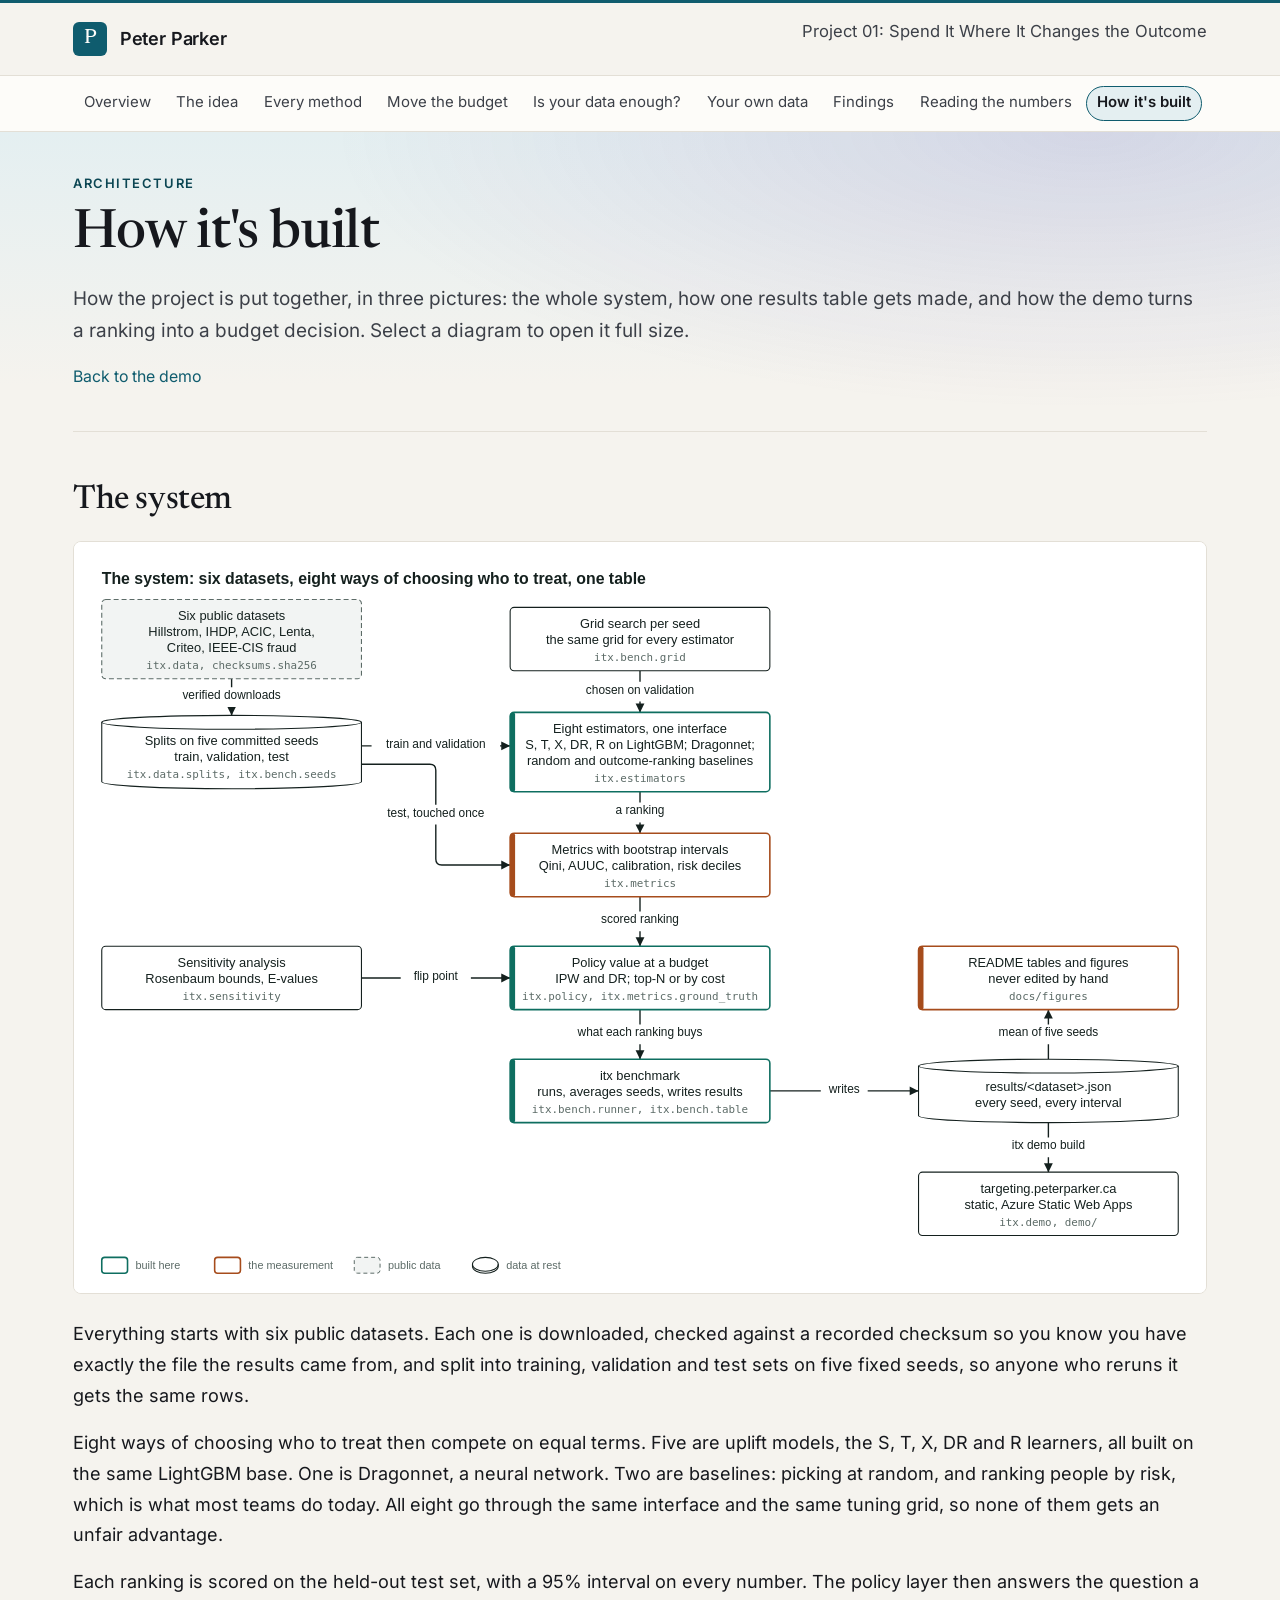
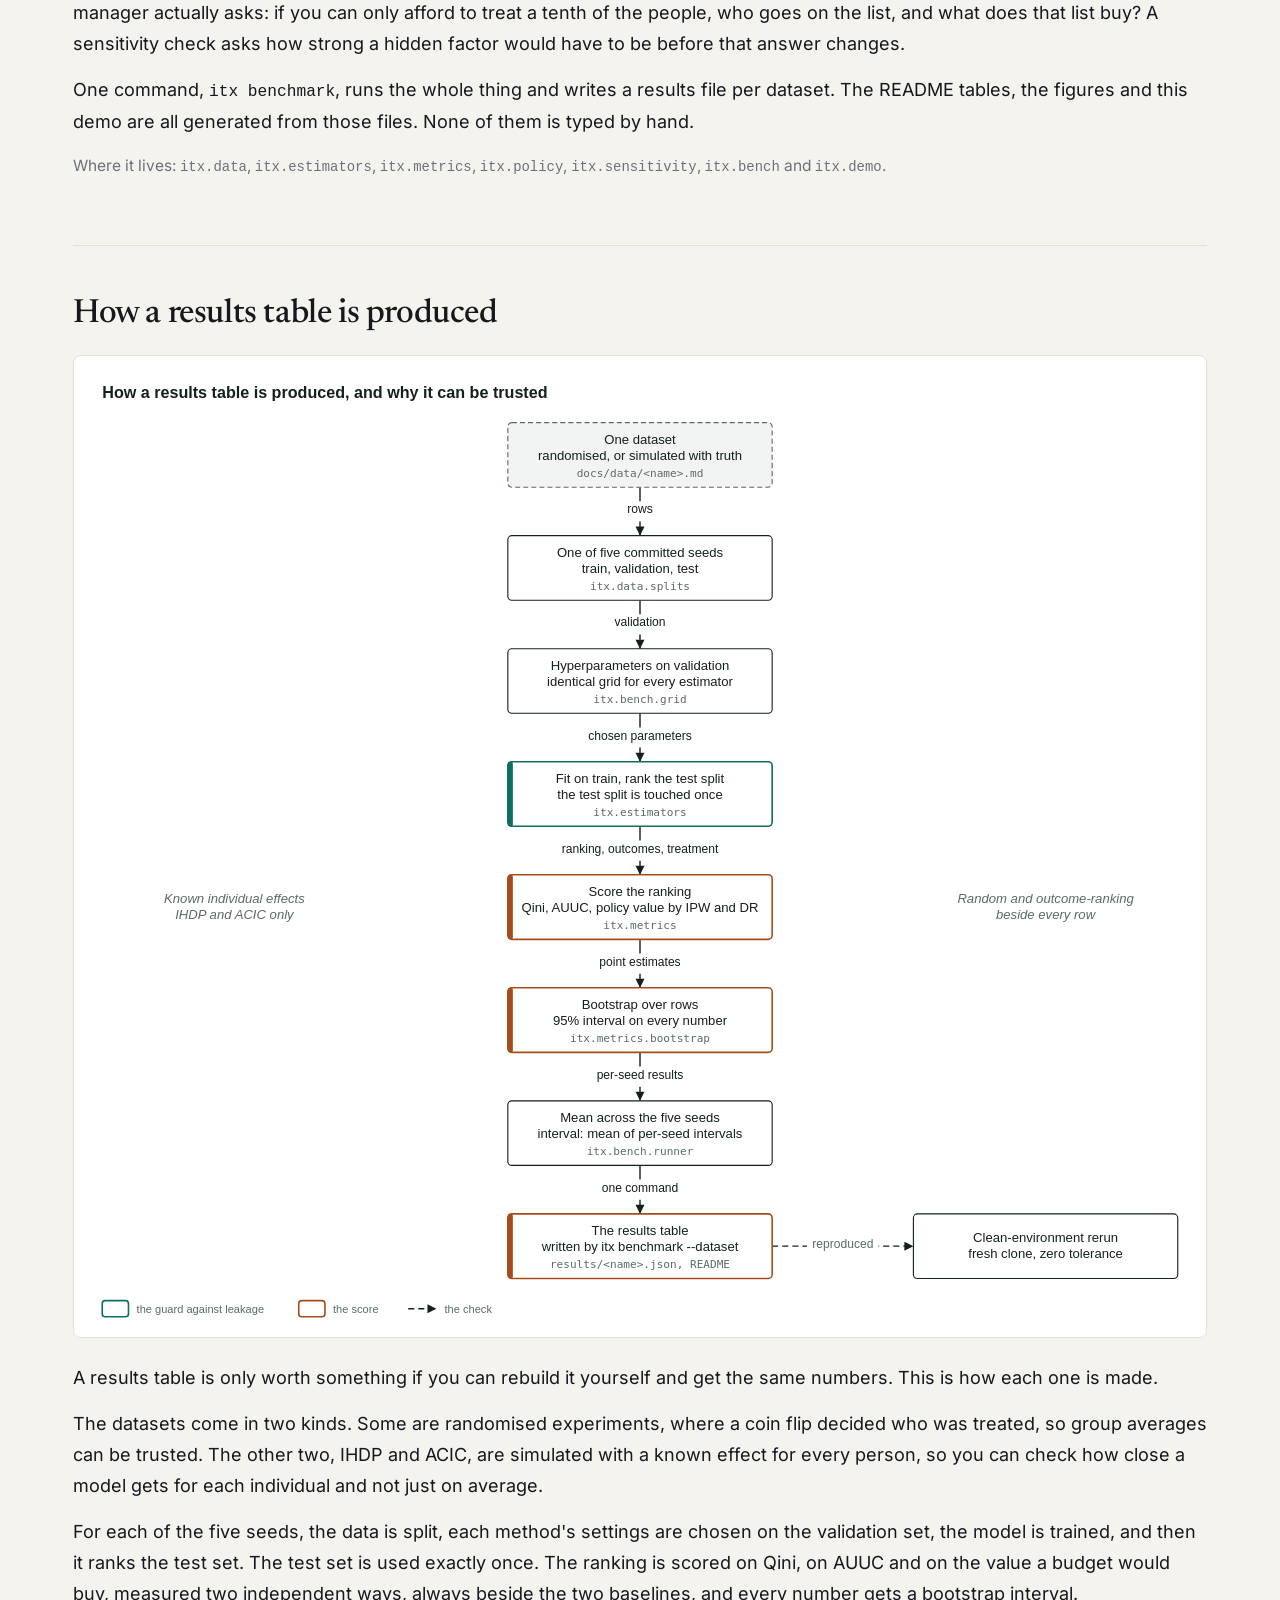
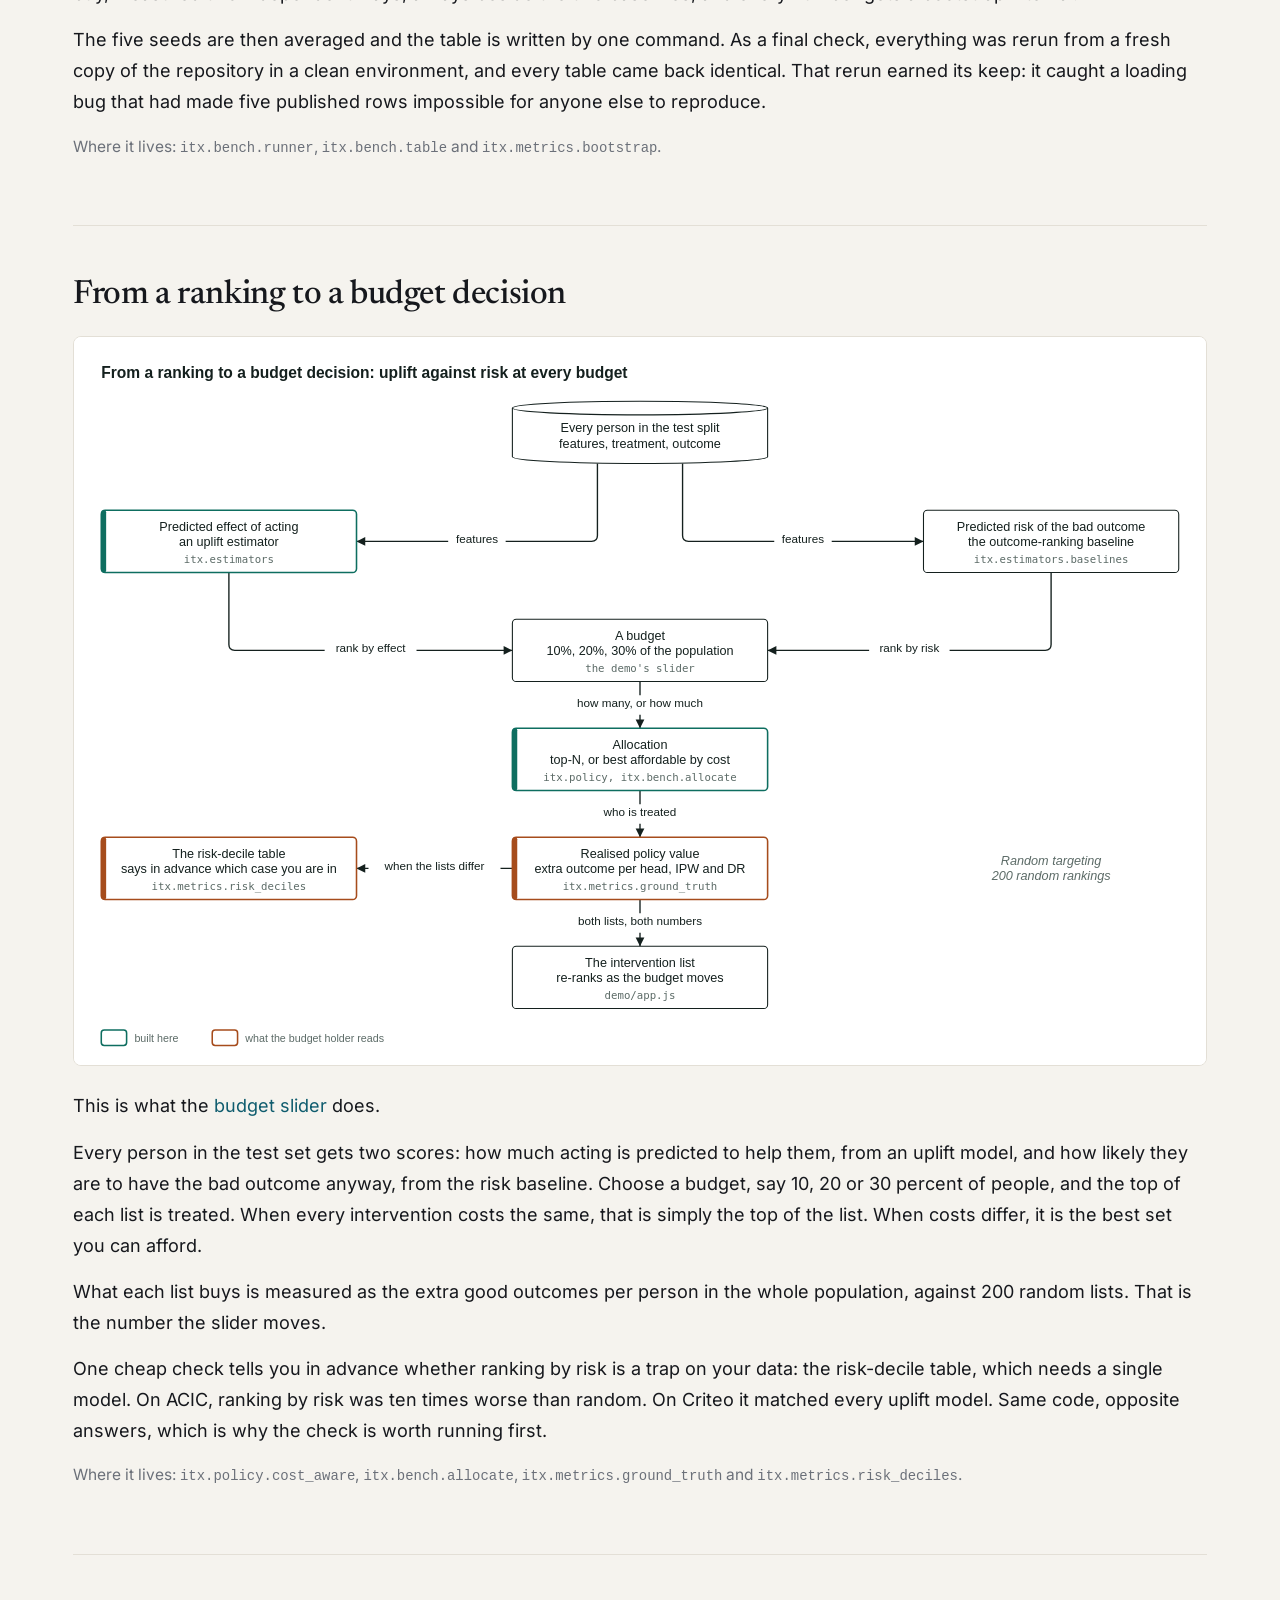
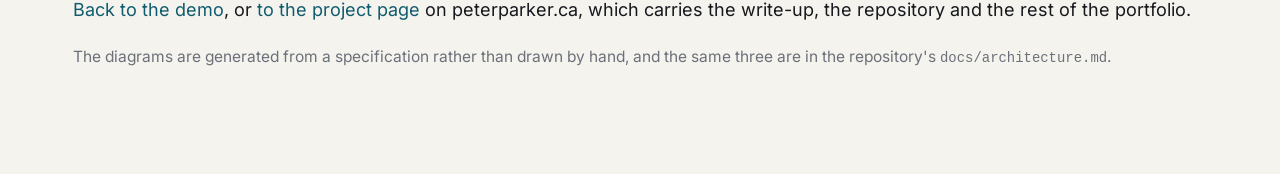
==== demo/architecture.html @ 7938fc73 "Architecture page on the demo: the three diagrams in plain language, reached from the menu and from " ====
<!doctype html>
<html lang="en">
<head>
<meta charset="utf-8">
<meta name="viewport" content="width=device-width, initial-scale=1">
<title>How it's built: Spend It Where It Changes the Outcome</title>
<meta name="description" content="How the uplift-modelling benchmark behind this demo is put together, in three diagrams: the whole system, how a results table is produced, and how a ranking becomes a budget decision.">
<link rel="stylesheet" href="style.css">
</head>
<body>
<header class="top">
  <div class="top-inner">
    <a class="brand" href="https://peterparker.ca"><span class="mono-mark" aria-hidden="true">P</span>Peter Parker</a>
    <p class="top-nav"><a href="https://peterparker.ca/projects/intervention-targeting/">Project 01: Spend It Where It Changes the Outcome</a></p>
  </div>
</header>
<nav class="tabs" aria-label="Pages and sections">
  <div class="tabs-inner">
    <a href="index.html#top">Overview</a>
    <a href="index.html#explainer">The idea</a>
    <a href="index.html#compare">Every method</a>
    <a href="index.html#slider">Move the budget</a>
    <a href="index.html#power">Is your data enough?</a>
    <a href="index.html#howto">Your own data</a>
    <a href="index.html#takeaways">Findings</a>
    <a href="index.html#method">Reading the numbers</a>
    <a href="architecture.html" aria-current="page">How it's built</a>
  </div>
</nav>
<main>

  <header class="hero" id="top">
    <p class="eyebrow">Architecture</p>
    <h1>How it's built</h1>
    <p class="lead">
      How the project is put together, in three pictures: the whole system, how one results
      table gets made, and how the demo turns a ranking into a budget decision. Select a diagram
      to open it full size.
    </p>
    <p class="hero-note"><a href="index.html">Back to the demo</a></p>
  </header>

  <section class="section" id="system">
    <h2>The system</h2>
    <figure class="arch-figure">
      <a href="architecture/system.svg"><img src="architecture/system.svg" width="1142" height="758" alt="Six public datasets are loaded with checksums and split on committed seeds; five meta-learners, Dragonnet and two baselines rank people through one interface; the metrics score every ranking with bootstrap intervals, the policy layer turns a ranking into an allocation, the sensitivity analysis says how much hidden confounding would flip it, and the benchmark runner writes the results and the demo."></a>
    </figure>
    <div class="prose">
      <p>
        Everything starts with six public datasets. Each one is downloaded, checked against a
        recorded checksum so you know you have exactly the file the results came from, and split
        into training, validation and test sets on five fixed seeds, so anyone who reruns it gets
        the same rows.
      </p>
      <p>
        Eight ways of choosing who to treat then compete on equal terms. Five are uplift models,
        the S, T, X, DR and R learners, all built on the same LightGBM base. One is Dragonnet, a
        neural network. Two are baselines: picking at random, and ranking people by risk, which is
        what most teams do today. All eight go through the same interface and the same tuning
        grid, so none of them gets an unfair advantage.
      </p>
      <p>
        Each ranking is scored on the held-out test set, with a 95% interval on every number. The
        policy layer then answers the question a manager actually asks: if you can only afford to
        treat a tenth of the people, who goes on the list, and what does that list buy? A
        sensitivity check asks how strong a hidden factor would have to be before that answer
        changes.
      </p>
      <p>
        One command, <code>itx benchmark</code>, runs the whole thing and writes a results file
        per dataset. The README tables, the figures and this demo are all generated from those
        files. None of them is typed by hand.
      </p>
      <p class="note">
        Where it lives: <code>itx.data</code>, <code>itx.estimators</code>,
        <code>itx.metrics</code>, <code>itx.policy</code>, <code>itx.sensitivity</code>,
        <code>itx.bench</code> and <code>itx.demo</code>.
      </p>
    </div>
  </section>

  <section class="section" id="measurement">
    <h2>How a results table is produced</h2>
    <figure class="arch-figure">
      <a href="architecture/measurement.svg"><img src="architecture/measurement.svg" width="1122" height="972" alt="For each dataset and each of five committed seeds the data is split, hyperparameters are chosen on the validation split from one grid, the estimator is fitted on train and scored once on test with bootstrap intervals, the seeds are averaged, and the table is written by one command; a clean-environment rerun reproduces every table at zero tolerance."></a>
    </figure>
    <div class="prose">
      <p>
        A results table is only worth something if you can rebuild it yourself and get the same
        numbers. This is how each one is made.
      </p>
      <p>
        The datasets come in two kinds. Some are randomised experiments, where a coin flip decided
        who was treated, so group averages can be trusted. The other two, IHDP and ACIC, are
        simulated with a known effect for every person, so you can check how close a model gets
        for each individual and not just on average.
      </p>
      <p>
        For each of the five seeds, the data is split, each method's settings are chosen on the
        validation set, the model is trained, and then it ranks the test set. The test set is used
        exactly once. The ranking is scored on Qini, on AUUC and on the value a budget would buy,
        measured two independent ways, always beside the two baselines, and every number gets a
        bootstrap interval.
      </p>
      <p>
        The five seeds are then averaged and the table is written by one command. As a final
        check, everything was rerun from a fresh copy of the repository in a clean environment,
        and every table came back identical. That rerun earned its keep: it caught a loading bug
        that had made five published rows impossible for anyone else to reproduce.
      </p>
      <p class="note">
        Where it lives: <code>itx.bench.runner</code>, <code>itx.bench.table</code> and
        <code>itx.metrics.bootstrap</code>.
      </p>
    </div>
  </section>

  <section class="section" id="decision">
    <h2>From a ranking to a budget decision</h2>
    <figure class="arch-figure">
      <a href="architecture/decision.svg"><img src="architecture/decision.svg" width="1162" height="748" alt="Each person gets a predicted effect and a predicted risk; at a chosen budget the top of each ranking is treated, by count or by cost, and the realised policy value says what each list buys, against random targeting; the risk-decile table says in advance when ranking by risk is the trap and when it is not."></a>
    </figure>
    <div class="prose">
      <p>
        This is what the <a href="index.html#slider">budget slider</a> does.
      </p>
      <p>
        Every person in the test set gets two scores: how much acting is predicted to help them,
        from an uplift model, and how likely they are to have the bad outcome anyway, from the
        risk baseline. Choose a budget, say 10, 20 or 30 percent of people, and the top of each
        list is treated. When every intervention costs the same, that is simply the top of the
        list. When costs differ, it is the best set you can afford.
      </p>
      <p>
        What each list buys is measured as the extra good outcomes per person in the whole
        population, against 200 random lists. That is the number the slider moves.
      </p>
      <p>
        One cheap check tells you in advance whether ranking by risk is a trap on your data: the
        risk-decile table, which needs a single model. On ACIC, ranking by risk was ten times
        worse than random. On Criteo it matched every uplift model. Same code, opposite answers,
        which is why the check is worth running first.
      </p>
      <p class="note">
        Where it lives: <code>itx.policy.cost_aware</code>, <code>itx.bench.allocate</code>,
        <code>itx.metrics.ground_truth</code> and <code>itx.metrics.risk_deciles</code>.
      </p>
    </div>
  </section>

  <footer>
    <p class="footer-back">
      <a href="index.html">Back to the demo</a>, or
      <a href="https://peterparker.ca/projects/intervention-targeting/">to the project page</a>
      on peterparker.ca, which carries the write-up, the repository and the rest of the
      portfolio.
    </p>
    <p class="note">
      The diagrams are generated from a specification rather than drawn by hand, and the same
      three are in the repository's <code>docs/architecture.md</code>.
    </p>
  </footer>
</main>
</body>
</html>
---- demo/style.css ----
/* One stylesheet, no framework, no build step. The page is a static file a stranger can read,
   and its stylesheet should be too.

   The palette, the type and the 3px rule over the page are peterparker.ca's, because this page
   is part of that site even though a separate host serves it. The two fonts are copied into
   this folder rather than linked from there: the page makes no off-origin request, and a font
   is a request. Both are SIL Open Font License; fonts/LICENSE.txt says where they came from.

   The shapes are project 03's (the AI Release Gate dashboard): pill tabs under the bar, a wash
   of colour behind the hero, figure tiles with a coloured rule across the top, numbered steps
   and a row of chips, so the portfolio's public pages read as one family. */

@font-face {
  font-family: "Newsreader";
  font-style: normal;
  font-weight: 200 800;
  font-display: swap;
  src: url(fonts/newsreader-latin.woff2) format("woff2");
}

@font-face {
  font-family: "Inter";
  font-style: normal;
  font-weight: 400 600;
  font-display: swap;
  src: url(fonts/inter-latin.woff2) format("woff2");
}

:root {
  color-scheme: light dark;
  --paper: #f5f3ee;
  --paper-soft: #fdfcf9;
  --ink: #16181d;
  --ink-soft: #3c4048;
  --ink-faint: #6b7079;
  --line: #e3dfd6;
  --line-2: #cfc9bd;
  --line-soft: #eeebe4;
  --accent: #0f5c6e;
  --accent-ink: #0b4653;
  --accent-soft: #e4eff1;
  --warn: #c0392b;
  --good: #1e7a4c;
  --sim: #6d3f9e;
  --serif: "Newsreader", Georgia, "Times New Roman", serif;
  --sans: "Inter", ui-sans-serif, system-ui, -apple-system, "Segoe UI", Roboto, sans-serif;
  --mono: ui-monospace, "Cascadia Mono", Consolas, "SF Mono", Menlo, monospace;
  --radius: 10px;
  --shadow: 0 6px 24px -18px rgba(0, 0, 0, 0.35);
  /* One width for everything on the page. Prose used to stop short of the cards and charts
     beside it, which reads as a mistake rather than as a measure, so the column itself is
     the measure: 46rem, what peterparker.ca gives the body of a project page. */
  --column: 66rem;
  --measure: 100%;
}

@media (prefers-color-scheme: dark) {
  :root {
    --paper: #0e1013;
    --paper-soft: #15181d;
    --ink: #ece9e2;
    --ink-soft: #c9c6bf;
    --ink-faint: #969ba5;
    --line: #262a31;
    --line-2: #363b44;
    --line-soft: #1c2026;
    --accent: #7cc7d6;
    --accent-ink: #a9dde7;
    --accent-soft: #14262b;
    --warn: #f0736a;
    --good: #58c286;
    --sim: #b191e0;
    --shadow: 0 6px 24px -14px rgba(0, 0, 0, 0.6);
  }
}

* { box-sizing: border-box; }

html { font-size: 18px; scroll-behavior: smooth; -webkit-text-size-adjust: 100%; }

body {
  overflow-x: clip;
  margin: 0;
  background: var(--paper);
  color: var(--ink);
  font-family: var(--sans);
  font-size: 1rem;
  line-height: 1.72;
  border-top: 3px solid var(--accent);
  font-feature-settings: "cv11", "ss01";
}

main {
  max-width: var(--column);
  margin: 0 auto;
  padding: 0 1.5rem 5rem;
}

/* ---------------------------------------------------------------- the way back */

/* The page lives on a subdomain of peterparker.ca and is usually reached by a link from
   somewhere else, so it says whose it is and how to get back. Same bar, same mark, same
   proportions as the site's own. */
.top {
  border-bottom: 1px solid var(--line);
  background: var(--paper);
}

.top-inner {
  max-width: var(--column);
  margin: 0 auto;
  padding: 0 1.5rem;
  height: 4rem;
  display: flex;
  align-items: center;
  justify-content: space-between;
  gap: 1rem;
}

.brand {
  display: inline-flex;
  align-items: center;
  gap: 0.7rem;
  color: var(--ink);
  font-weight: 600;
  letter-spacing: -0.01em;
}

.brand:hover { text-decoration: none; color: var(--accent-ink); }

.mono-mark {
  width: 1.9rem;
  height: 1.9rem;
  border-radius: 6px;
  background: var(--accent);
  color: #fdfcf9;
  font-family: var(--serif);
  font-weight: 500;
  font-size: 1.15rem;
  display: inline-flex;
  align-items: center;
  justify-content: center;
}

@media (prefers-color-scheme: dark) { .mono-mark { color: #0e1013; } }

.top-nav { font-size: 0.92rem; color: var(--ink-soft); text-align: right; }
.top-nav a { color: var(--ink-soft); }
.top-nav a:hover { color: var(--accent-ink); }

/* The sections of this one page, as pills. app.js moves aria-current as the reader scrolls. */
.tabs { border-bottom: 1px solid var(--line); background: var(--paper-soft); }

.tabs-inner {
  max-width: var(--column);
  margin: 0 auto;
  padding: 0.55rem 1.5rem;
  display: flex;
  flex-wrap: wrap;
  gap: 0.2rem;
}

/* Nine pills, the last one a second page, sized to fit one row at the column's width. */
.tabs a {
  font-size: 0.83rem;
  padding: 0.2rem 0.55rem;
  border-radius: 999px;
  border: 1px solid transparent;
  color: var(--ink-soft);
}

.tabs a:hover { text-decoration: none; border-color: var(--line-2); color: var(--accent-ink); }

.tabs a[aria-current] {
  border-color: var(--accent);
  background: var(--accent-soft);
  color: var(--ink);
  font-weight: 600;
}

h1, h2, h3 {
  font-family: var(--serif);
  font-weight: 500;
  letter-spacing: -0.012em;
}

h1 { font-size: clamp(2.1rem, 4.6vw, 3rem); line-height: 1.1; margin: 0 0 1rem; }
h2 { font-size: clamp(1.55rem, 2.6vw, 2rem); line-height: 1.2; margin: 0 0 0.7rem; }
h3 { font-size: 1.2rem; line-height: 1.25; margin: 0 0 0.45rem; }
p { margin: 0 0 0.85rem; max-width: var(--measure); }

a { color: var(--accent); text-decoration: none; text-underline-offset: 0.15em; }
a:hover, a:focus-visible { text-decoration: underline; }
:focus-visible { outline: 2px solid var(--accent); outline-offset: 2px; }

code { font-family: var(--mono); font-size: 0.9em; }

/* ---------------------------------------------------------------- hero */

.hero {
  position: relative;
  padding: 2.25rem 0;
  border-bottom: 1px solid var(--line);
}

/* A wash of the accent behind the first screen, full width, fading into the page: the one place
   colour is used for its own sake. */
.hero::before {
  content: "";
  position: absolute;
  z-index: -1;
  top: 0;
  bottom: 0;
  left: 50%;
  width: 100vw;
  margin-left: -50vw;
  background:
    radial-gradient(60rem 22rem at 85% 0%, color-mix(in srgb, var(--sim) 14%, transparent), transparent 70%),
    linear-gradient(180deg, var(--accent-soft), var(--paper) 85%);
}

.hero h1 .hl { color: var(--accent); }
.hero .eyebrow { color: var(--accent-ink); }

.eyebrow {
  text-transform: uppercase;
  letter-spacing: 0.12em;
  font-size: 0.72rem;
  font-weight: 600;
  color: var(--ink-faint);
  margin: 0 0 0.6rem;
}

.lead {
  font-size: 1.05rem;
  color: var(--ink-soft);
  max-width: var(--measure);
}

.hero-points {
  display: grid;
  grid-template-columns: repeat(auto-fit, minmax(11rem, 1fr));
  gap: 0.9rem;
  margin: 1.75rem 0 1.1rem;
}

/* A figure tile: a 3px rule across the top in the tile's tone, and the figure in the same tone.
   Accent by default. Green is reserved for a method that beats the floor and red for one that
   does not, so the floor itself gets neither. The tile and the stats under the budget slider
   are the same shape. */
.point, .stat {
  background: var(--paper-soft);
  border: 1px solid var(--line);
  border-top: 3px solid var(--accent);
  border-radius: var(--radius);
  padding: 1rem 1.1rem;
  box-shadow: var(--shadow);
  min-width: 0;
}

.point.up, .stat.up { border-top-color: var(--good); }
.point.down, .stat.down { border-top-color: var(--warn); }

.point-figure {
  display: block;
  font-family: var(--serif);
  font-size: 1.9rem;
  font-weight: 500;
  font-variant-numeric: tabular-nums;
  letter-spacing: -0.02em;
  line-height: 1.15;
  color: var(--accent-ink);
}

.point.up .point-figure { color: var(--good); }
.point.down .point-figure { color: var(--warn); }

/* The unit, not the label, is what makes the number mean anything. It sits directly under
   the figure, above the rule, so the two read as one phrase. */
.point-unit {
  display: block;
  margin-top: 0.2rem;
  font-size: 0.84rem;
  font-weight: 600;
  color: var(--ink-soft);
  line-height: 1.35;
}

.point-label {
  display: block;
  margin-top: 0.4rem;
  padding-top: 0.4rem;
  border-top: 1px solid var(--line);
  font-size: 0.82rem;
  color: var(--ink-faint);
  line-height: 1.45;
}

.hero-note { font-size: 0.88rem; color: var(--ink-faint); margin: 0; max-width: var(--measure); }

/* ---------------------------------------------------------------- sections */

.section { padding: 2.75rem 0; border-bottom: 1px solid var(--line); }
.section-lead { color: var(--ink-soft); max-width: var(--measure); }
.note { font-size: 0.86rem; color: var(--ink-faint); max-width: var(--measure); }

.inline-key {
  display: inline-block;
  width: 22px;
  height: 0;
  border-top: 3px dashed var(--warn);
  vertical-align: middle;
  margin-right: 5px;
}

/* ---------------------------------------------------------------- tables */

.table-wrap { overflow-x: auto; -webkit-overflow-scrolling: touch; margin: 0.8rem 0 1rem; }

table {
  width: 100%;
  border-collapse: collapse;
  font-size: 0.88rem;
  font-variant-numeric: tabular-nums;
}

th, td {
  text-align: left;
  padding: 0.5rem 0.75rem;
  border-bottom: 1px solid var(--line);
  white-space: nowrap;
}

th {
  font-weight: 600;
  color: var(--ink);
  font-size: 0.8rem;
  background: var(--line-soft);
  border-bottom-color: var(--line-2);
}

td.num, th.num { text-align: right; font-variant-numeric: tabular-nums; }

.four-types td:first-child { white-space: nowrap; }
.four-types td:last-child { white-space: normal; }
.four-types tr.good { background: color-mix(in srgb, var(--good) 11%, transparent); }
.four-types tr.bad { background: color-mix(in srgb, var(--warn) 11%, transparent); }

/* ---------------------------------------------------------------- controls */

.controls {
  display: grid;
  grid-template-columns: repeat(auto-fit, minmax(13rem, 1fr));
  gap: 1rem;
  margin: 1.25rem 0;
  padding: 1rem;
  background: var(--paper-soft);
  border: 1px solid var(--line);
  border-radius: var(--radius);
}

.control { display: flex; flex-direction: column; gap: 0.4rem; min-width: 0; }
.control.wide { grid-column: 1 / -1; }

label {
  font-size: 0.85rem;
  font-weight: 600;
  color: var(--ink-soft);
}

.hint {
  display: block;
  font-weight: 400;
  font-size: 0.78rem;
  color: var(--ink-faint);
  margin-top: 0.1rem;
}

select, input[type="range"] {
  width: 100%;
  font: inherit;
  accent-color: var(--accent);
}

select {
  padding: 0.5rem 0.6rem;
  border: 1px solid var(--line-2);
  border-radius: 8px;
  background: var(--paper-soft);
  color: var(--ink);
  font-size: 0.9rem;
}

input[type="range"] { height: 1.6rem; }

output { font-variant-numeric: tabular-nums; color: var(--accent-ink); font-weight: 600; }

/* ---------------------------------------------------------------- cards */

.dataset-card, .method-card {
  border: 1px solid var(--line);
  border-left: 3px solid var(--accent);
  border-radius: var(--radius);
  padding: 1.1rem 1.25rem;
  margin: 1.1rem 0;
  background: var(--paper-soft);
  box-shadow: var(--shadow);
}

.card-head {
  display: flex;
  align-items: center;
  gap: 0.6rem;
  flex-wrap: wrap;
  margin-bottom: 0.5rem;
}

.card-head h3 { margin: 0; }

.tag {
  font-size: 0.68rem;
  font-weight: 600;
  text-transform: uppercase;
  letter-spacing: 0.08em;
  padding: 0.12rem 0.55rem;
  white-space: nowrap;
  border-radius: 999px;
  background: var(--line-soft);
  border: 1px solid var(--line);
  color: var(--ink-soft);
}

.tag-real { background: color-mix(in srgb, var(--good) 15%, transparent); color: var(--good); border-color: transparent; }
.tag-sim { background: color-mix(in srgb, var(--sim) 15%, transparent); color: var(--sim); border-color: transparent; }
.tag-lightgbm { background: var(--accent-soft); color: var(--accent-ink); border-color: transparent; }
.tag-neural { background: color-mix(in srgb, var(--sim) 15%, transparent); color: var(--sim); border-color: transparent; }
.tag-baseline { background: color-mix(in srgb, var(--good) 13%, transparent); color: var(--good); border-color: transparent; }

.facts { margin: 0.75rem 0; display: grid; gap: 0.45rem; }
.facts > div { display: grid; grid-template-columns: minmax(8rem, 10rem) 1fr; gap: 0.6rem; }
.facts dt { font-size: 0.8rem; color: var(--ink-faint); font-weight: 600; }
.facts dd { margin: 0; font-size: 0.9rem; }

.why, .honest { font-size: 0.9rem; margin-bottom: 0.4rem; }
.honest { color: var(--ink-soft); }
.pros p { font-size: 0.9rem; margin-bottom: 0.4rem; }

/* ---------------------------------------------------------------- charts */

.chart-figure { margin: 1.1rem 0; }
.chart { width: 100%; }
.chart svg { width: 100%; height: auto; display: block; }

figcaption {
  font-size: 0.83rem;
  color: var(--ink-faint);
  margin-top: 0.5rem;
  max-width: var(--measure);
}

.grid { stroke: var(--line); stroke-width: 1; }
.zero { stroke: var(--ink-faint); stroke-width: 1; stroke-dasharray: 2 3; }
.tick { fill: var(--ink-faint); font-size: 11px; }
.axis { fill: var(--ink-soft); font-size: 12px; font-weight: 600; }
.series { fill: none; stroke-linejoin: round; stroke-linecap: round; }
.series.faded { opacity: 0.16; }
.random-line { fill: none; stroke-width: 2.5; stroke-dasharray: 7 5; stroke-linecap: round; }
.band { opacity: 0.16; stroke: none; }
.cursor { stroke: var(--ink-faint); stroke-width: 1; stroke-dasharray: 3 3; }
.dot { stroke: var(--paper); stroke-width: 2; }
.end-label { font-size: 11px; font-weight: 600; }
.end-label.faded { opacity: 0.25; }

.legend {
  display: flex;
  flex-wrap: wrap;
  gap: 0.45rem;
  margin: 0.25rem 0 1.1rem;
}

.legend-item {
  display: inline-flex;
  align-items: center;
  gap: 0.4rem;
  font-size: 0.82rem;
  padding: 0.3rem 0.7rem;
  border: 1px solid var(--line-2);
  border-radius: 999px;
  background: var(--paper-soft);
  color: var(--ink-soft);
  cursor: pointer;
  font-family: inherit;
  transition: background 0.12s ease, border-color 0.12s ease, color 0.12s ease;
}

.legend-item:hover { border-color: var(--accent); color: var(--accent-ink); }
.legend-item.on { border-color: var(--accent); background: var(--accent-soft); color: var(--ink); font-weight: 600; }
.legend-item.static { cursor: default; }

.swatch { width: 14px; height: 3px; border-radius: 2px; display: inline-block; }
.swatch.dashed { background: repeating-linear-gradient(90deg, var(--warn) 0 4px, transparent 4px 7px) !important; }

.verdict {
  margin: 1.1rem 0 0;
  padding: 1rem 1.1rem;
  border-radius: 0 var(--radius) var(--radius) 0;
  background: var(--accent-soft);
  border-left: 3px solid var(--accent);
  font-size: 0.95rem;
  max-width: var(--measure);
}

.verdict.good { background: color-mix(in srgb, var(--good) 12%, transparent); border-left-color: var(--good); }
.verdict.bad { background: color-mix(in srgb, var(--warn) 12%, transparent); border-left-color: var(--warn); }
.verdict:empty { display: none; }

/* ---------------------------------------------------------------- headline stats */

.headline {
  display: grid;
  grid-template-columns: repeat(auto-fit, minmax(11rem, 1fr));
  gap: 0.9rem;
  margin: 1.25rem 0;
}

.figure {
  display: block;
  font-family: var(--serif);
  font-size: 1.75rem;
  font-weight: 500;
  font-variant-numeric: tabular-nums;
  letter-spacing: -0.02em;
  line-height: 1.15;
}

.stat .figure { color: var(--accent-ink); }
.stat.up .figure { color: var(--good); }
.stat.down .figure { color: var(--warn); }

.caption {
  display: block;
  margin-top: 0.4rem;
  padding-top: 0.4rem;
  border-top: 1px solid var(--line);
  font-size: 0.82rem;
  color: var(--ink-faint);
  line-height: 1.4;
}

.range { font-size: 0.78rem; color: var(--ink-faint); }

/* ---------------------------------------------------------------- disclosure */

.disclose {
  border: 1px solid var(--line);
  border-radius: var(--radius);
  padding: 0 1.1rem;
  margin: 0.7rem 0;
  background: var(--paper-soft);
}

/* The native marker is laid out in the summary's margin, which put it on top of the card's
   left border. Marker off, and a chevron as an ordinary flex child instead, so it sits inside
   the padding with everything else and a wrapped summary lines up under itself. */
.disclose summary {
  display: flex;
  align-items: baseline;
  gap: 0.6rem;
  cursor: pointer;
  padding: 0.8rem 0 0.8rem 0.25rem;
  font-weight: 600;
  font-size: 0.94rem;
  list-style: none;
}

.disclose summary::-webkit-details-marker { display: none; }

.disclose summary::before {
  content: "\203A";
  flex: none;
  width: 0.6em;
  text-align: center;
  font-size: 1.2em;
  line-height: 1;
  color: var(--ink-faint);
  transform: rotate(90deg);
  transition: transform 0.12s ease;
}

.disclose[open] summary::before { transform: rotate(270deg); }
.disclose summary:hover { color: var(--accent-ink); }
.disclose summary:hover::before { color: var(--accent); }
.disclose[open] summary { border-bottom: 1px solid var(--line); margin-bottom: 0.75rem; }
.disclose > *:last-child { margin-bottom: 0.85rem; }

.glossary dt { font-weight: 600; margin-top: 0.6rem; font-size: 0.92rem; }
.glossary dd { margin: 0.1rem 0 0; color: var(--ink-soft); font-size: 0.9rem; max-width: var(--measure); }

/* ---------------------------------------------------------------- power calculator */

.two-questions { color: var(--ink-soft); max-width: var(--measure); padding-left: 1.2rem; }
.two-questions li { margin-bottom: 0.35rem; }

.power-grid {
  display: grid;
  grid-template-columns: minmax(15rem, 4fr) 6fr;
  gap: 1.25rem;
  margin: 1.25rem 0;
  align-items: start;
}

/* Four sliders across, then the answer under them at full width. Side by side, the answer's
   three-column table was the first thing to lose a column when the page narrowed. */
.power-controls { grid-template-columns: repeat(auto-fit, minmax(10rem, 1fr)); }

.power-controls {
  display: grid;
  gap: 1rem;
  padding: 1.1rem;
  background: var(--paper-soft);
  border: 1px solid var(--line);
  border-radius: var(--radius);
}

.power-output {
  padding: 1.1rem 1.25rem;
  background: var(--paper-soft);
  border: 1px solid var(--line);
  border-radius: var(--radius);
  box-shadow: var(--shadow);
  min-width: 0;
}

.power-floor {
  padding-bottom: 0.85rem;
  margin-bottom: 0.85rem;
  border-bottom: 1px solid var(--line);
}

.power-floor .figure { color: var(--accent-ink); font-size: 2rem; }
.power-floor .caption { border-top: 0; padding-top: 0; margin-top: 0.2rem; }
.power-lead { font-size: 0.92rem; color: var(--ink-soft); }
.power-table td:first-child { white-space: nowrap; }
/* Three columns in the narrower half of a split. The headers wrap rather than pushing the
   last column off the edge, where a reader will not go looking for it. */
.power-table th { white-space: normal; vertical-align: bottom; }
.power-note { font-size: 0.82rem; color: var(--ink-faint); margin: 0.75rem 0 0; }

/* ---------------------------------------------------------------- how-to and takeaways */

/* Two columns, stated rather than fitted. auto-fit was giving three at this width, which made
   eight lines of prose into a column of four words. */
.cards, .takeaways {
  display: grid;
  grid-template-columns: 1fr 1fr;
  gap: 1rem;
  margin-top: 1.1rem;
}

.card, .takeaway {
  border: 1px solid var(--line);
  border-radius: var(--radius);
  padding: 1.1rem 1.25rem;
  background: var(--paper-soft);
}

.card p, .takeaway p { font-size: 0.9rem; color: var(--ink-soft); }
.takeaway h3 { color: var(--ink); }

/* The how-to cards are steps in order, so each is numbered in an accent disc. */
.steps { counter-reset: step; }
.steps .card { counter-increment: step; }

.steps .card::before {
  content: counter(step);
  display: inline-flex;
  width: 1.6rem;
  height: 1.6rem;
  border-radius: 50%;
  background: var(--accent);
  color: var(--paper-soft);
  font-weight: 600;
  font-size: 0.8rem;
  align-items: center;
  justify-content: center;
  margin-bottom: 0.5rem;
}

.chips {
  display: flex;
  flex-wrap: wrap;
  gap: 0.4rem;
  margin: 1.25rem 0 0;
  padding: 0;
  list-style: none;
}

.chips li {
  font-size: 0.8rem;
  padding: 0.2rem 0.7rem;
  border: 1px solid var(--line-2);
  border-radius: 999px;
  background: var(--paper-soft);
  color: var(--ink-soft);
}

pre {
  background: var(--line-soft);
  border: 1px solid var(--line);
  border-radius: 8px;
  padding: 0.7rem 0.85rem;
  overflow-x: auto;
  font-size: 0.8rem;
  line-height: 1.5;
  margin: 0 0 0.75rem;
}

pre code { font-size: inherit; white-space: pre; }

@media (max-width: 520px) {
  /* A command a reader has to scroll sideways to read is one they will copy wrong. */
  pre { white-space: pre-wrap; }
  pre code { white-space: pre-wrap; word-break: break-word; }
}

/* ---------------------------------------------------------------- architecture page */

/* The diagrams are white-ground SVGs generated from a specification, so they sit on
   their own card in both themes. Each links to the full-size file for narrow screens. */
.arch-figure { margin: 1.1rem 0 1.4rem; }
.arch-figure a { display: block; }
.arch-figure img {
  display: block;
  width: 100%;
  height: auto;
  background: #ffffff;
  border: 1px solid var(--line);
  border-radius: 8px;
}
.prose { max-width: var(--measure); }

/* ---------------------------------------------------------------- footer */

footer { padding: 2.25rem 0 0; }
.footer-lead { font-weight: 600; }
.footer-back { margin-bottom: 1rem; }

/* ---------------------------------------------------------------- narrow screens */

@media (max-width: 46rem) {
  .cards, .takeaways { grid-template-columns: 1fr; }
  .power-grid { grid-template-columns: 1fr; }
  .top-inner { height: auto; padding: 0.8rem 1.1rem; }
  /* One row that scrolls sideways, rather than four rows of pills above the hero. */
  .tabs-inner { padding: 0.5rem 1.1rem; flex-wrap: nowrap; overflow-x: auto; scrollbar-width: none; }
  .tabs a { flex: none; }
  .facts > div { grid-template-columns: 1fr; gap: 0.1rem; }
  .hero { padding: 2.25rem 0 1.75rem; }
  .section { padding: 2rem 0; }
  main { padding: 0 1.1rem 3.5rem; }
  .top-nav { display: none; }
  th, td { padding: 0.45rem 0.6rem; }
}

@media (prefers-reduced-motion: reduce) {
  html { scroll-behavior: auto; }
  * { transition: none !important; }
}
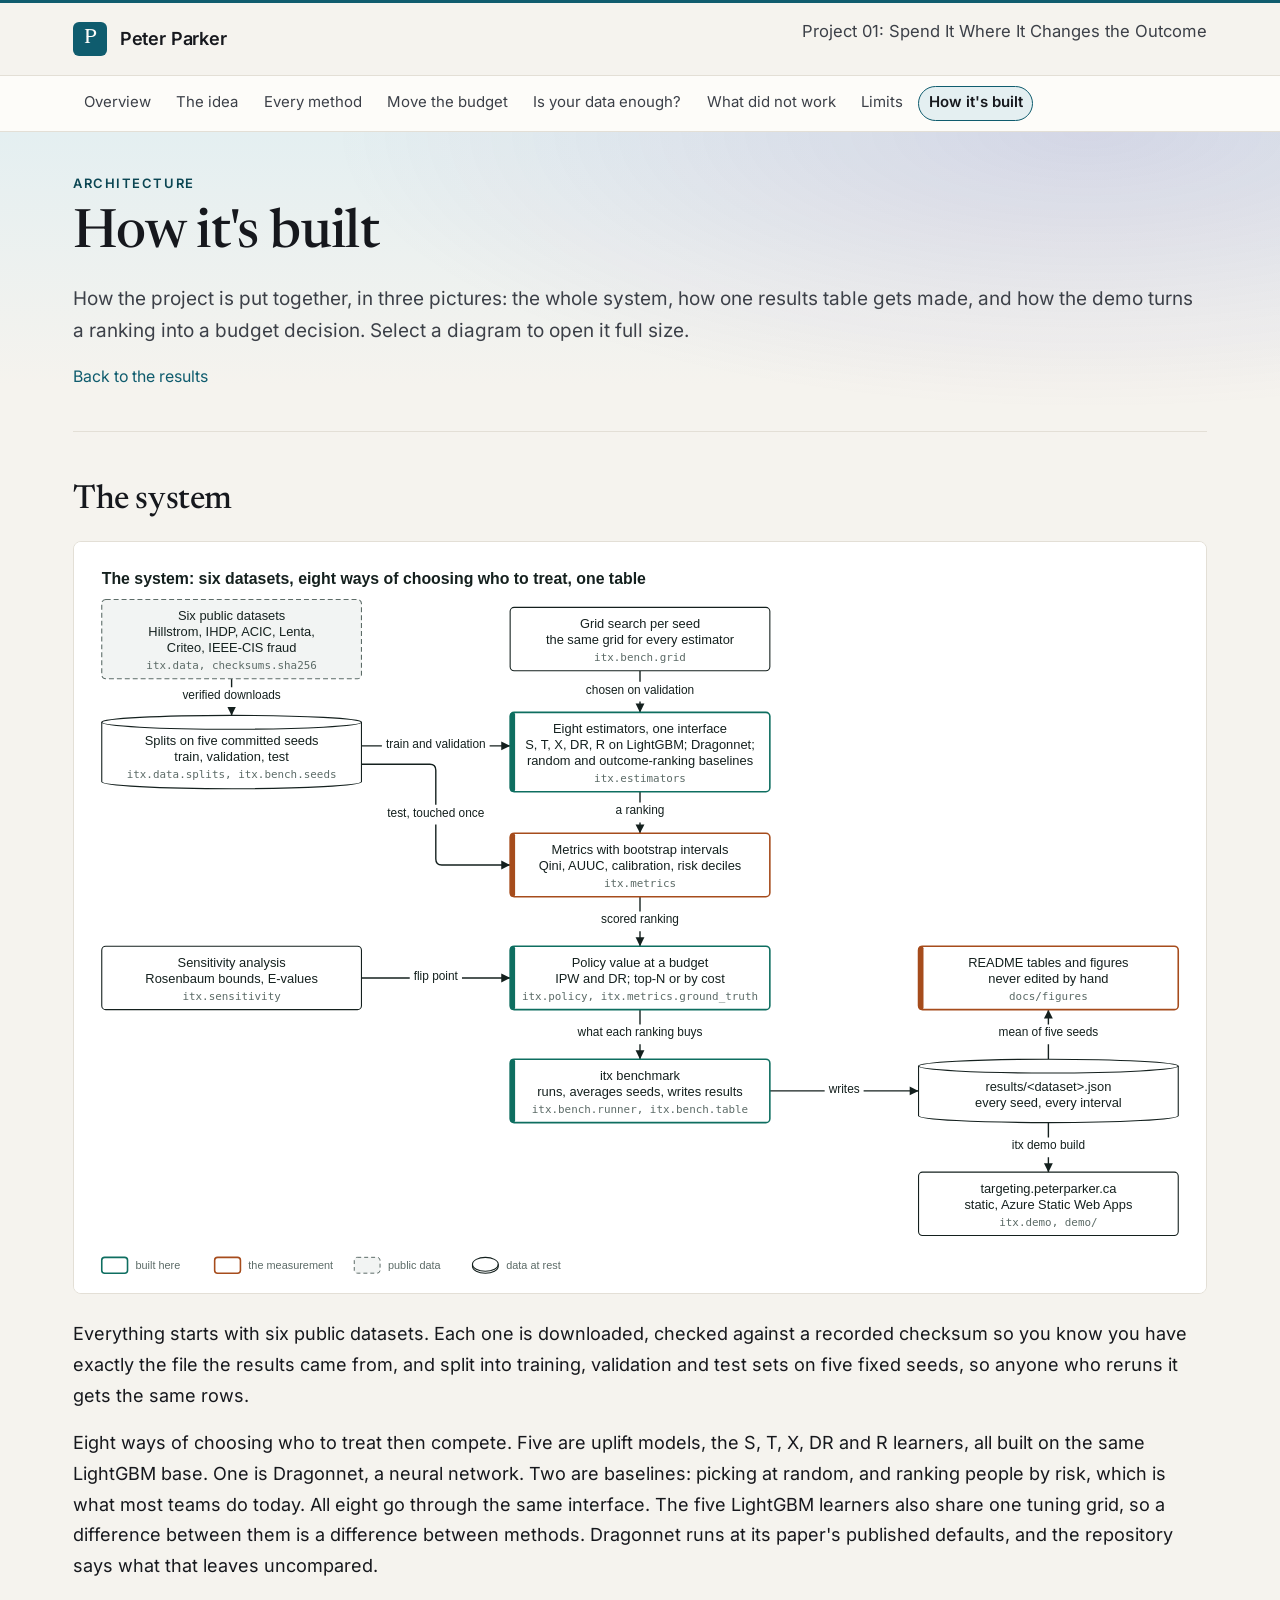
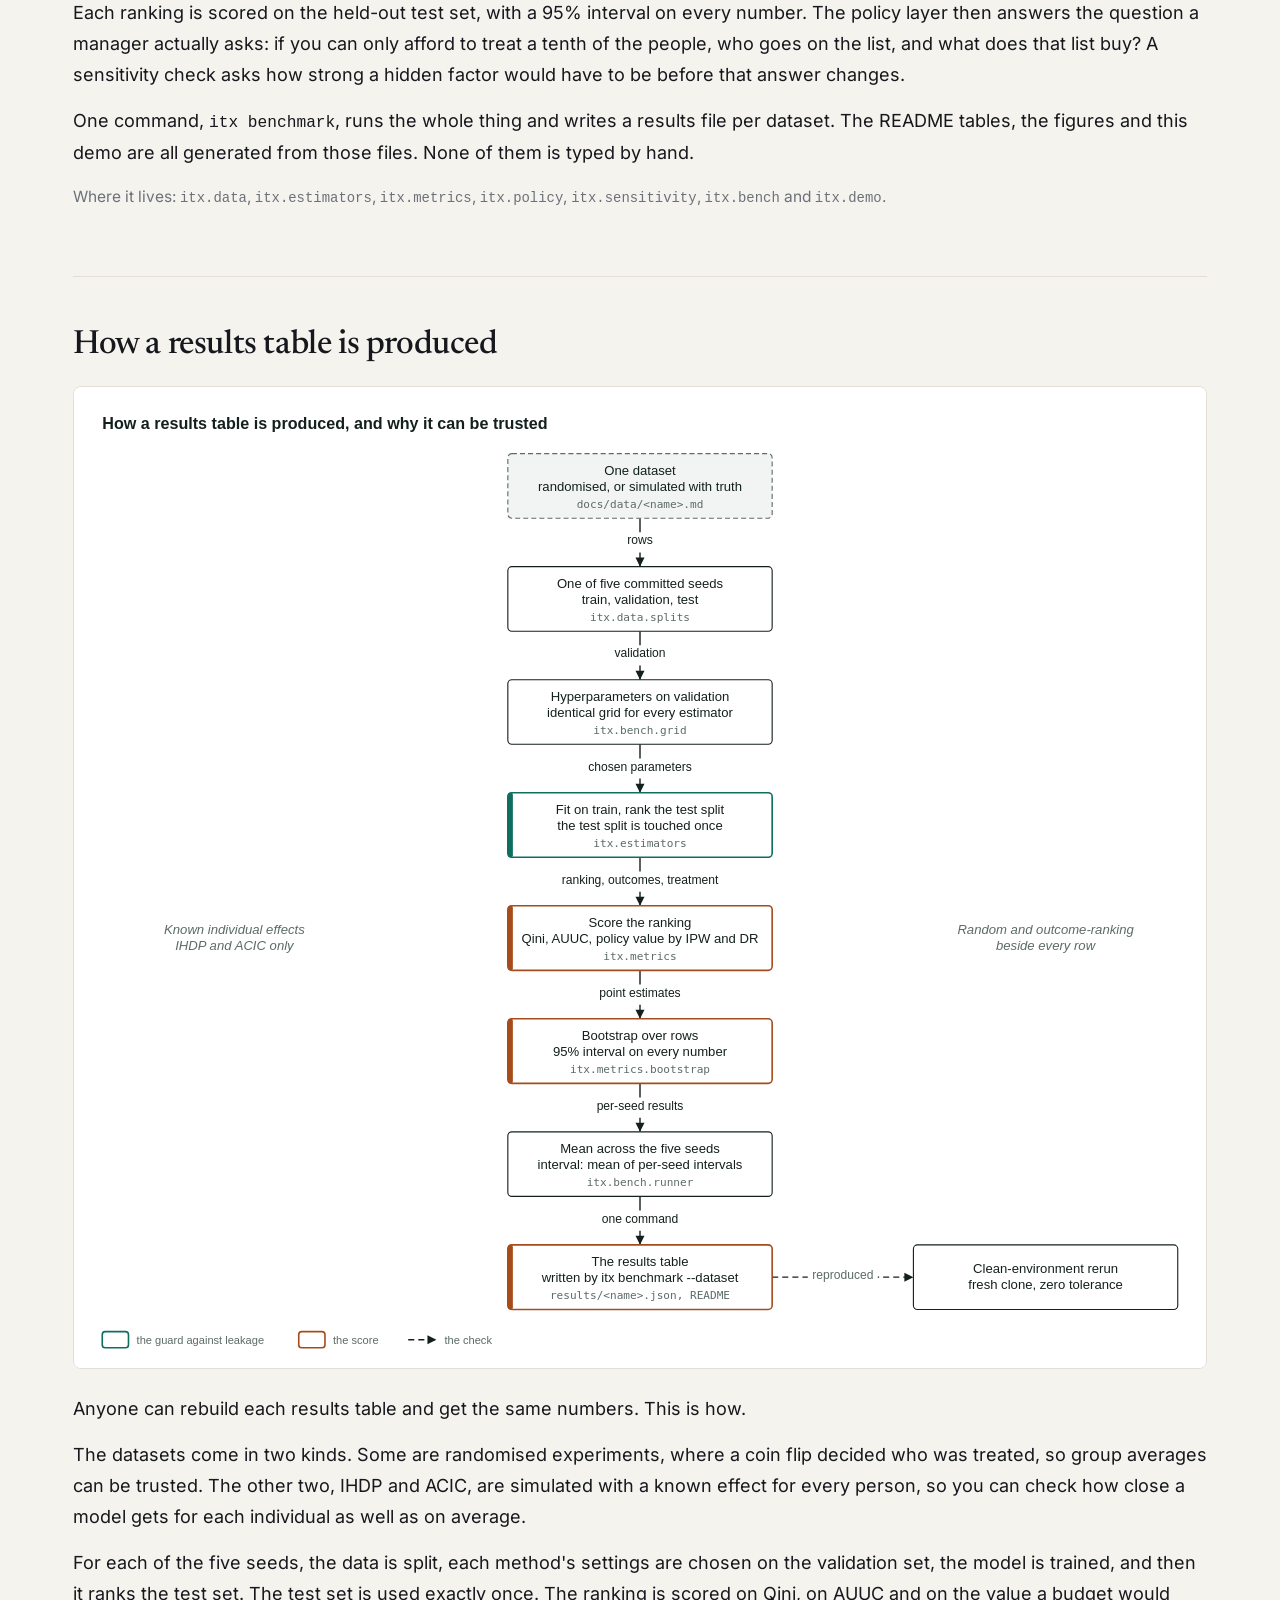
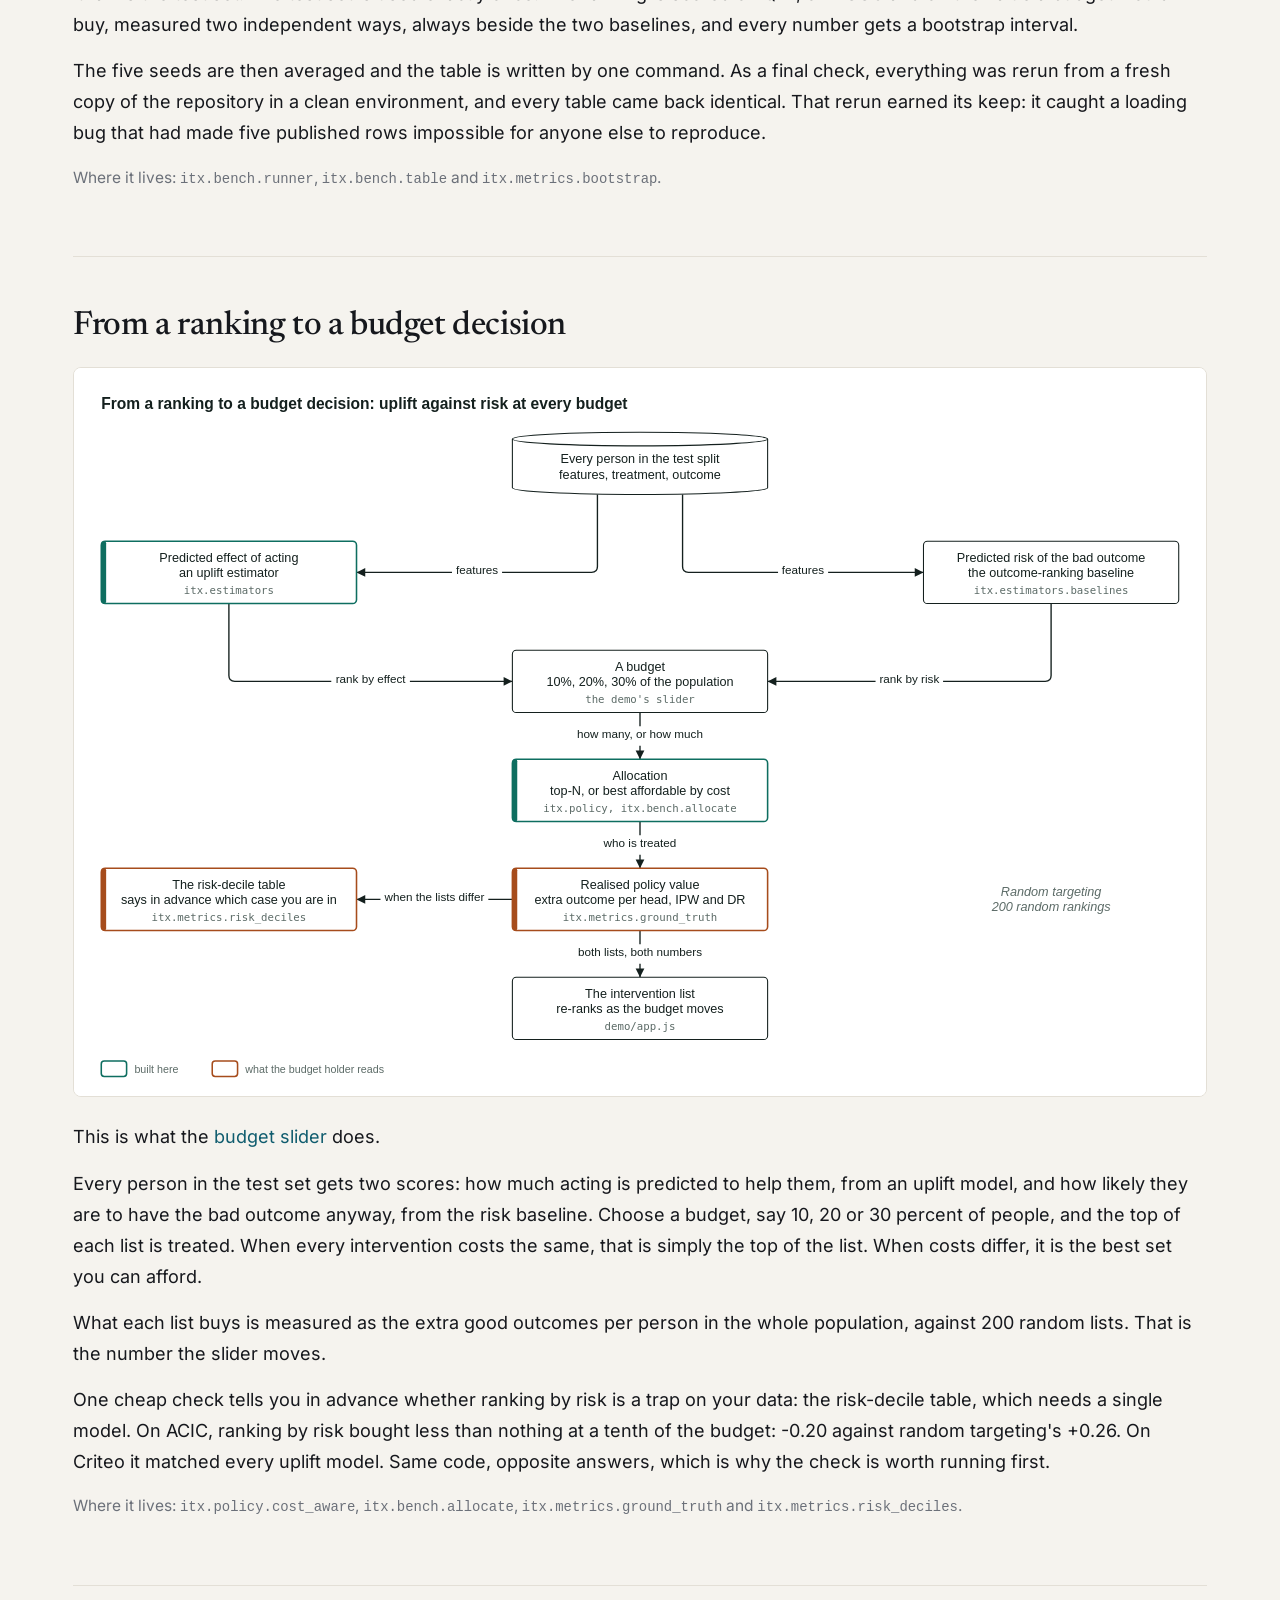
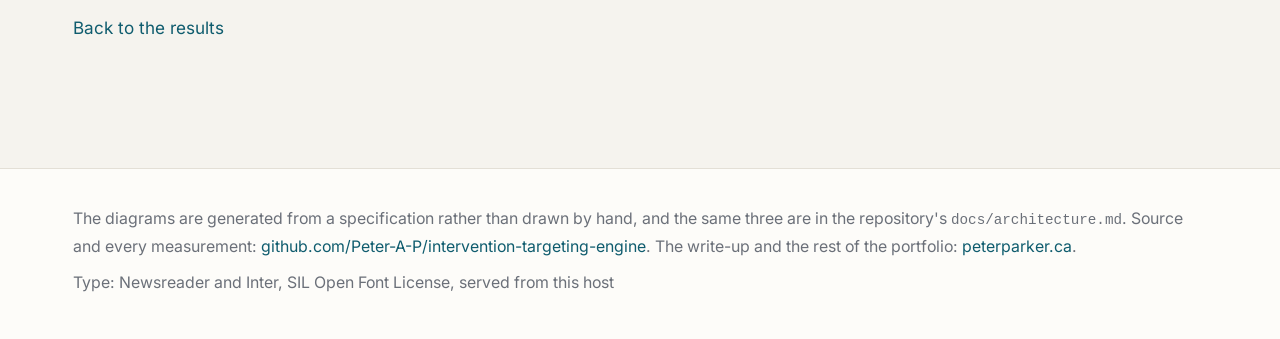
==== commit bcbdb51e: "Demo brought up to the portfolio's site standard: how this was built, what the data proved wrong, li" ====
--- a/demo/architecture.html
+++ b/demo/architecture.html
@@ -5,25 +5,26 @@
 <meta name="viewport" content="width=device-width, initial-scale=1">
 <title>How it's built: Spend It Where It Changes the Outcome</title>
 <meta name="description" content="How the uplift-modelling benchmark behind this demo is put together, in three diagrams: the whole system, how a results table is produced, and how a ranking becomes a budget decision.">
+<link rel="icon" href="favicon.svg" type="image/svg+xml">
+<link rel="apple-touch-icon" href="icon.png">
 <link rel="stylesheet" href="style.css">
 </head>
 <body>
 <header class="top">
   <div class="top-inner">
     <a class="brand" href="https://peterparker.ca"><span class="mono-mark" aria-hidden="true">P</span>Peter Parker</a>
-    <p class="top-nav"><a href="https://peterparker.ca/projects/intervention-targeting/">Project 01: Spend It Where It Changes the Outcome</a></p>
+    <p class="top-nav"><a href="https://github.com/Peter-A-P/intervention-targeting-engine">Project 01: Spend It Where It Changes the Outcome</a></p>
   </div>
 </header>
-<nav class="tabs" aria-label="Pages and sections">
+<nav class="tabs" aria-label="This site">
   <div class="tabs-inner">
     <a href="index.html#top">Overview</a>
     <a href="index.html#explainer">The idea</a>
     <a href="index.html#compare">Every method</a>
     <a href="index.html#slider">Move the budget</a>
     <a href="index.html#power">Is your data enough?</a>
-    <a href="index.html#howto">Your own data</a>
-    <a href="index.html#takeaways">Findings</a>
-    <a href="index.html#method">Reading the numbers</a>
+    <a href="index.html#refuted">What did not work</a>
+    <a href="index.html#limits">Limits</a>
     <a href="architecture.html" aria-current="page">How it's built</a>
   </div>
 </nav>
@@ -37,7 +38,7 @@
       table gets made, and how the demo turns a ranking into a budget decision. Select a diagram
       to open it full size.
     </p>
-    <p class="hero-note"><a href="index.html">Back to the demo</a></p>
+    <p class="hero-note"><a href="index.html">Back to the results</a></p>
   </header>
 
   <section class="section" id="system">
@@ -53,11 +54,13 @@
         the same rows.
       </p>
       <p>
-        Eight ways of choosing who to treat then compete on equal terms. Five are uplift models,
-        the S, T, X, DR and R learners, all built on the same LightGBM base. One is Dragonnet, a
-        neural network. Two are baselines: picking at random, and ranking people by risk, which is
-        what most teams do today. All eight go through the same interface and the same tuning
-        grid, so none of them gets an unfair advantage.
+        Eight ways of choosing who to treat then compete. Five are uplift models, the S, T, X, DR
+        and R learners, all built on the same LightGBM base. One is Dragonnet, a neural network.
+        Two are baselines: picking at random, and ranking people by risk, which is what most teams
+        do today. All eight go through the same interface. The five LightGBM learners also share
+        one tuning grid, so a difference between them is a difference between methods. Dragonnet
+        runs at its paper's published defaults, and the repository says what that leaves
+        uncompared.
       </p>
       <p>
         Each ranking is scored on the held-out test set, with a 95% interval on every number. The
@@ -86,14 +89,13 @@
     </figure>
     <div class="prose">
       <p>
-        A results table is only worth something if you can rebuild it yourself and get the same
-        numbers. This is how each one is made.
+        Anyone can rebuild each results table and get the same numbers. This is how.
       </p>
       <p>
         The datasets come in two kinds. Some are randomised experiments, where a coin flip decided
         who was treated, so group averages can be trusted. The other two, IHDP and ACIC, are
         simulated with a known effect for every person, so you can check how close a model gets
-        for each individual and not just on average.
+        for each individual as well as on average.
       </p>
       <p>
         For each of the five seeds, the data is split, each method's settings are chosen on the
@@ -137,9 +139,10 @@
       </p>
       <p>
         One cheap check tells you in advance whether ranking by risk is a trap on your data: the
-        risk-decile table, which needs a single model. On ACIC, ranking by risk was ten times
-        worse than random. On Criteo it matched every uplift model. Same code, opposite answers,
-        which is why the check is worth running first.
+        risk-decile table, which needs a single model. On ACIC, ranking by risk bought less than
+        nothing at a tenth of the budget: -0.20 against random targeting's +0.26. On Criteo it
+        matched every uplift model. Same code, opposite answers, which is why the check is worth
+        running first.
       </p>
       <p class="note">
         Where it lives: <code>itx.policy.cost_aware</code>, <code>itx.bench.allocate</code>,
@@ -148,18 +151,22 @@
     </div>
   </section>
 
-  <footer>
-    <p class="footer-back">
-      <a href="index.html">Back to the demo</a>, or
-      <a href="https://peterparker.ca/projects/intervention-targeting/">to the project page</a>
-      on peterparker.ca, which carries the write-up, the repository and the rest of the
-      portfolio.
+  <p class="arch-back"><a href="index.html">Back to the results</a></p>
+</main>
+<footer class="foot">
+  <div class="foot-inner">
+    <p>
+      The diagrams are generated from a specification rather than drawn by hand, and the same
+      three are in the repository's <code>docs/architecture.md</code>. Source and every
+      measurement:
+      <a href="https://github.com/Peter-A-P/intervention-targeting-engine">github.com/Peter-A-P/intervention-targeting-engine</a>.
+      The write-up and the rest of the portfolio:
+      <a href="https://peterparker.ca/projects/intervention-targeting/">peterparker.ca</a>.
     </p>
-    <p class="note">
-      The diagrams are generated from a specification rather than drawn by hand, and the same
-      three are in the repository's <code>docs/architecture.md</code>.
-    </p>
-  </footer>
-</main>
+    <ul>
+      <li>Type: Newsreader and Inter, SIL Open Font License, served from this host</li>
+    </ul>
+  </div>
+</footer>
 </body>
 </html>
--- a/demo/style.css
+++ b/demo/style.css
@@ -766,3 +766,210 @@
   html { scroll-behavior: auto; }
   * { transition: none !important; }
 }
+
+/* ---------------------------------------------------------------- shared components
+
+   Brought across from the portfolio's shared stylesheet (project 12 is the reference) so this
+   page carries the same blocks as the newer sites: the button, the table of contents, the part
+   header, the pipeline, the cards for what did not work, the readout under each chart, the
+   warning, the assumption and the footer. */
+
+/* Each method's colour, set once here and used through currentColor by the line, the band,
+   the dot, the label and the legend swatch. The five LightGBM learners are steps of one blue. */
+:root {
+  --c-s-learner: #2563eb;
+  --c-t-learner: #3b82f6;
+  --c-x-learner: #60a5fa;
+  --c-dr-learner: #1d4ed8;
+  --c-r-learner: #93c5fd;
+  --c-dragonnet: #7c3aed;
+  --c-outcome-ranking: var(--accent);
+  --c-random: var(--warn);
+  --c-other: var(--ink-faint);
+}
+
+@media (prefers-color-scheme: dark) {
+  :root {
+    --c-dr-learner: #4f7dff;
+    --c-dragonnet: #a78bfa;
+    /* The page's teal vanishes on near-black, and risk ranking is the line a reader is here
+       to find, so it goes up a step. */
+    --c-outcome-ranking: #2dd4bf;
+  }
+}
+
+.c-s-learner { color: var(--c-s-learner); }
+.c-t-learner { color: var(--c-t-learner); }
+.c-x-learner { color: var(--c-x-learner); }
+.c-dr-learner { color: var(--c-dr-learner); }
+.c-r-learner { color: var(--c-r-learner); }
+.c-dragonnet { color: var(--c-dragonnet); }
+.c-outcome-ranking { color: var(--c-outcome-ranking); }
+.c-random { color: var(--c-random); }
+.c-other { color: var(--c-other); }
+
+.series, .random-line { stroke: currentColor; }
+.band, .dot, .end-label { fill: currentColor; }
+.swatch { background: currentColor; }
+.cursor.off { display: none; }
+
+/* A label a line runs through gets a halo in the page colour, so it stays readable. */
+.halo { paint-order: stroke; stroke: var(--paper); stroke-width: 4px; stroke-linejoin: round; }
+
+/* A chart a keyboard can reach. */
+.chart[tabindex]:focus-visible { outline: 2px solid var(--accent); outline-offset: 4px; border-radius: 4px; }
+.chart svg { touch-action: pan-y; }
+
+/* The hover readout under each chart. */
+.readout {
+  min-height: 1.6rem;
+  margin: 0.3rem 0 0.4rem;
+  font-size: 0.84rem;
+  color: var(--ink-soft);
+  font-variant-numeric: tabular-nums;
+}
+
+.readout .when { font-weight: 600; color: var(--ink); margin-right: 0.6rem; }
+.readout .pair { margin-right: 0.9rem; white-space: nowrap; }
+.readout .key { color: var(--ink-faint); }
+
+/* Three figures, always three, so they sit in one row or one column and never wrap two and
+   one. */
+.hero-points { grid-template-columns: repeat(3, minmax(0, 1fr)); }
+
+/* The one way straight to the result, for a reader who came for that and not the method. */
+.hero-cta { margin: 0 0 0.7rem; }
+
+.button {
+  display: inline-block;
+  padding: 0.6rem 1.1rem;
+  border-radius: var(--radius);
+  background: var(--accent);
+  color: var(--paper);
+  font-weight: 600;
+  text-decoration: none;
+}
+
+.button:hover, .button:focus-visible { background: var(--accent-ink); color: var(--paper); text-decoration: none; }
+section[id] { scroll-margin-top: 1rem; }
+
+.warning {
+  margin: 1.25rem 0;
+  padding: 0.9rem 1.1rem;
+  border-left: 3px solid var(--warn);
+  border-radius: 0 var(--radius) var(--radius) 0;
+  background: color-mix(in srgb, var(--warn) 9%, transparent);
+}
+
+.assumption {
+  margin: 1.1rem 0 0;
+  padding: 0.9rem 1.1rem;
+  border: 1px solid var(--line);
+  border-left: 3px solid var(--line-2);
+  border-radius: 0 var(--radius) var(--radius) 0;
+  background: var(--paper-soft);
+  font-size: 0.88rem;
+  color: var(--ink-soft);
+}
+
+.assumption p:last-child { margin-bottom: 0; }
+
+/* On this page. */
+.toc { padding: 1.5rem 0 1.75rem; border-bottom: 1px solid var(--line); }
+.toc ol {
+  margin: 0;
+  padding: 0;
+  list-style: none;
+  counter-reset: toc;
+  columns: 2 16rem;
+  column-gap: 2rem;
+}
+.toc li { counter-increment: toc; margin: 0 0 0.3rem; break-inside: avoid; font-size: 0.93rem; }
+.toc li::before {
+  content: counter(toc, decimal-leading-zero);
+  font-variant-numeric: tabular-nums;
+  color: var(--ink-faint);
+  font-size: 0.78rem;
+  margin-right: 0.6rem;
+}
+
+.part { padding: 3.5rem 0 0.5rem; }
+.part-title { font-size: clamp(1.75rem, 3.4vw, 2.4rem); line-height: 1.15; margin-bottom: 0.9rem; }
+
+/* The whole idea in one picture. */
+.pipeline {
+  list-style: none;
+  margin: 1.5rem 0;
+  padding: 0;
+  display: grid;
+  grid-template-columns: repeat(var(--steps, 7), minmax(0, 1fr));
+  gap: 0.6rem;
+}
+.pipeline.steps-5 { --steps: 5; }
+@media (max-width: 60rem) {
+  .pipeline { grid-template-columns: repeat(auto-fit, minmax(9rem, 1fr)); }
+}
+.pipeline li {
+  display: flex;
+  flex-direction: column;
+  gap: 0.25rem;
+  padding: 0.8rem 0.75rem 0.9rem;
+  background: var(--paper-soft);
+  border: 1px solid var(--line);
+  border-radius: var(--radius);
+  font-size: 0.82rem;
+  color: var(--ink-soft);
+  line-height: 1.45;
+}
+.pipeline li strong { font-family: var(--serif); font-size: 1.15rem; font-weight: 500; color: var(--ink); }
+.pipeline li.key { border-color: var(--accent); background: var(--accent-soft); }
+.step {
+  width: 1.6rem;
+  height: 1.6rem;
+  border-radius: 50%;
+  background: var(--accent);
+  color: var(--paper-soft);
+  font-size: 0.8rem;
+  font-weight: 600;
+  display: inline-flex;
+  align-items: center;
+  justify-content: center;
+  margin-bottom: 0.2rem;
+}
+
+/* What did not work: one card each, a red rule across the top. */
+.cards.notes { grid-template-columns: repeat(auto-fit, minmax(15rem, 1fr)); gap: 0.9rem; margin: 1.25rem 0; }
+.card-note { padding: 1rem 1.1rem; background: var(--paper-soft); border: 1px solid var(--line); border-top: 3px solid var(--warn); border-radius: var(--radius); }
+.card-note h3 { font-size: 1.08rem; }
+.card-note p { font-size: 0.9rem; color: var(--ink-soft); margin: 0; }
+
+.disclose ul { padding-left: 1.2rem; }
+.disclose li { margin-bottom: 0.5rem; }
+#limits li { margin-bottom: 0.5rem; }
+
+/* The footer, as on the other project sites. */
+.foot {
+  padding: 0;
+  border-top: 1px solid var(--line);
+  background: var(--paper-soft);
+  margin-top: 2rem;
+}
+
+.foot-inner {
+  max-width: var(--column);
+  margin: 0 auto;
+  padding: 2rem 1.5rem 2.5rem;
+  font-size: 0.88rem;
+  color: var(--ink-faint);
+}
+
+.foot-inner p { margin: 0 0 0.5rem; }
+.foot-inner ul { list-style: none; margin: 0; padding: 0; display: flex; flex-wrap: wrap; gap: 0.5rem 1.5rem; }
+
+@media (max-width: 46rem) {
+  .hero-points { grid-template-columns: 1fr; }
+  .toc ol { columns: 1; }
+  .foot-inner { padding: 1.5rem 1.1rem 2rem; }
+}
+
+.arch-back { margin: 1.5rem 0 0; font-size: 0.95rem; }
